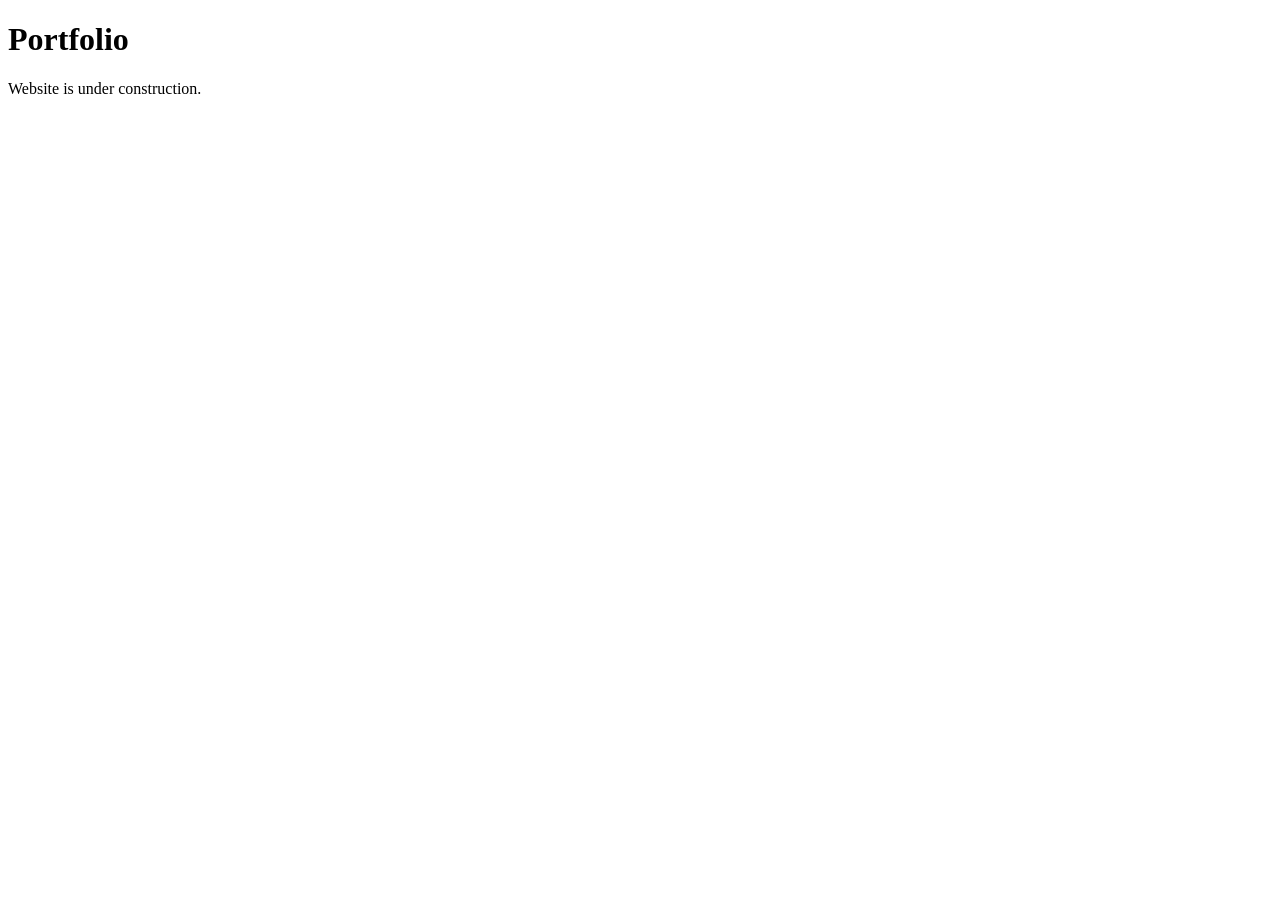
==== index.html @ 725e3c45 "Create index.html" ====
<!DOCTYPE html>
<html lang="en">
<head>
    <meta charset="UTF-8">
    <meta name="viewport" content="width=device-width, initial-scale=1.0">
    <title>Game Developer Portfolio</title>
</head>
<body>
    <h1>Portfolio</h1>
    <p>Website is under construction.</p>
</body>
</html>
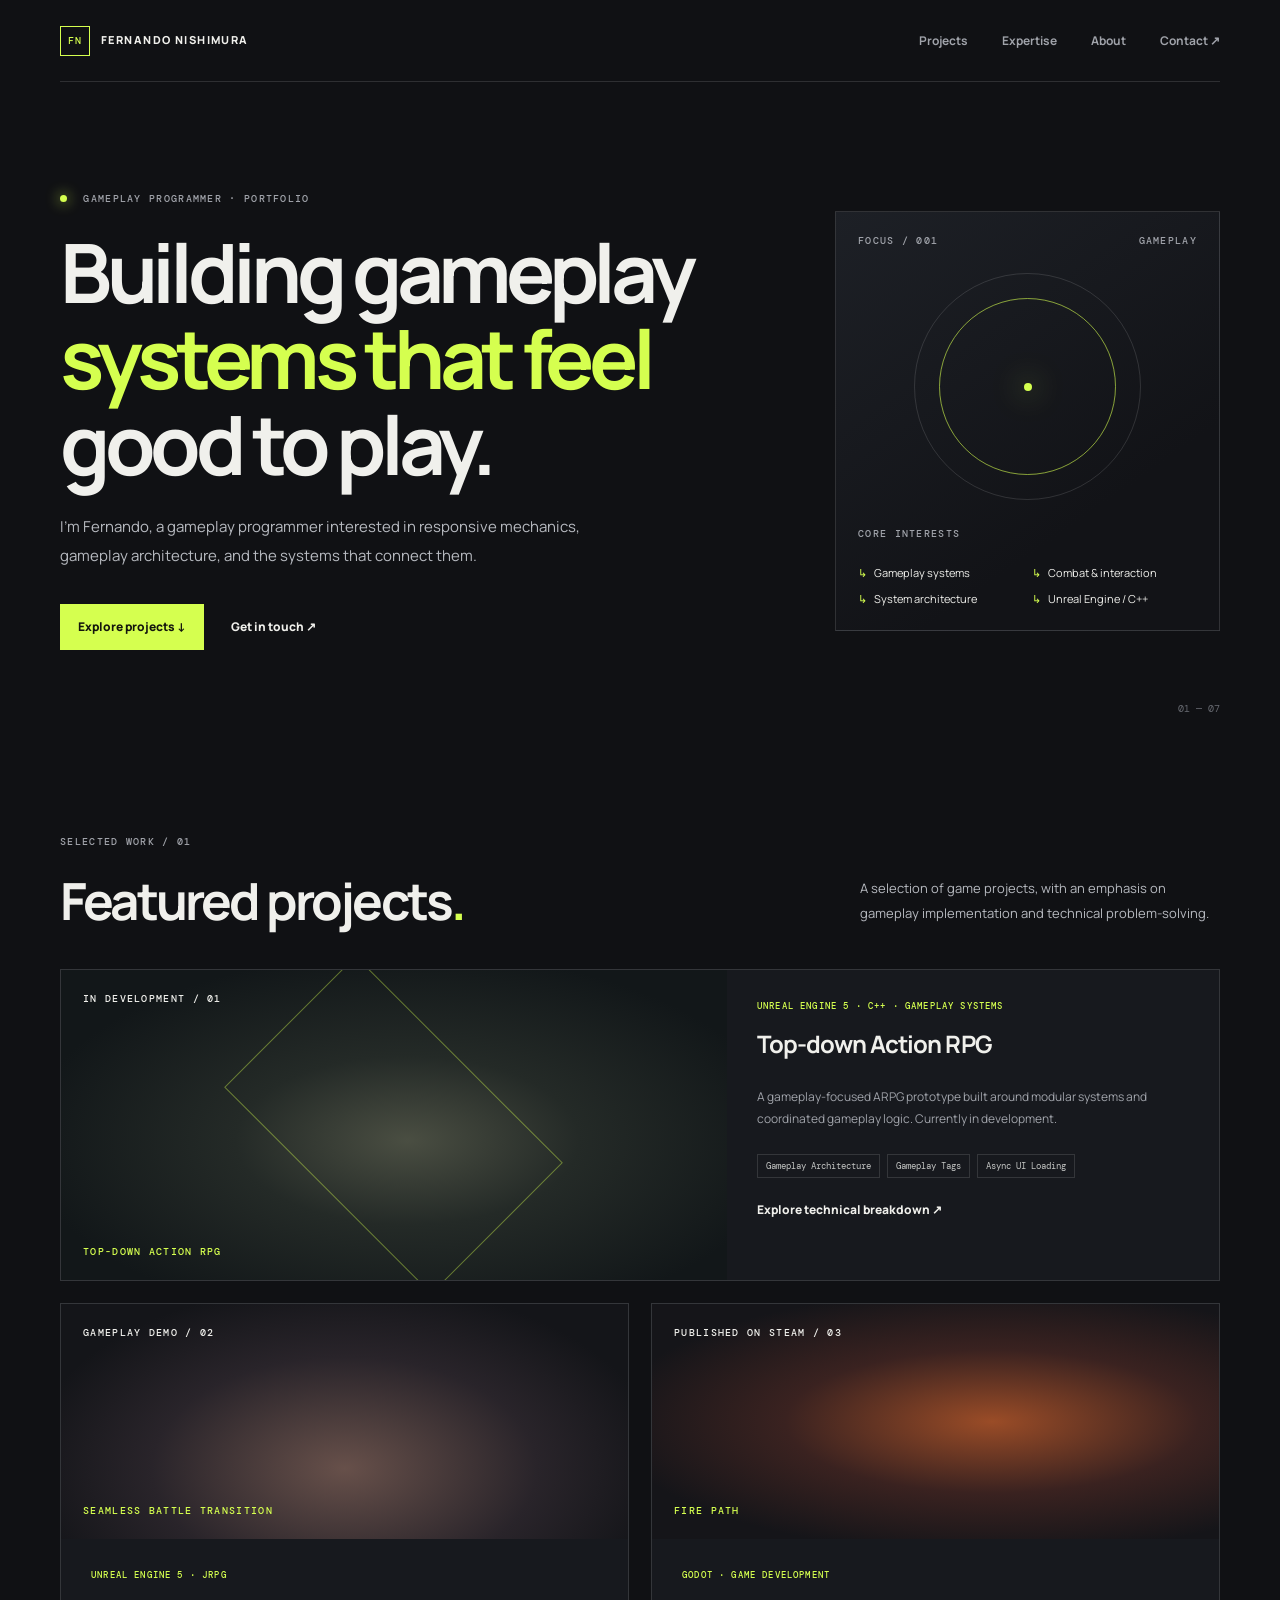
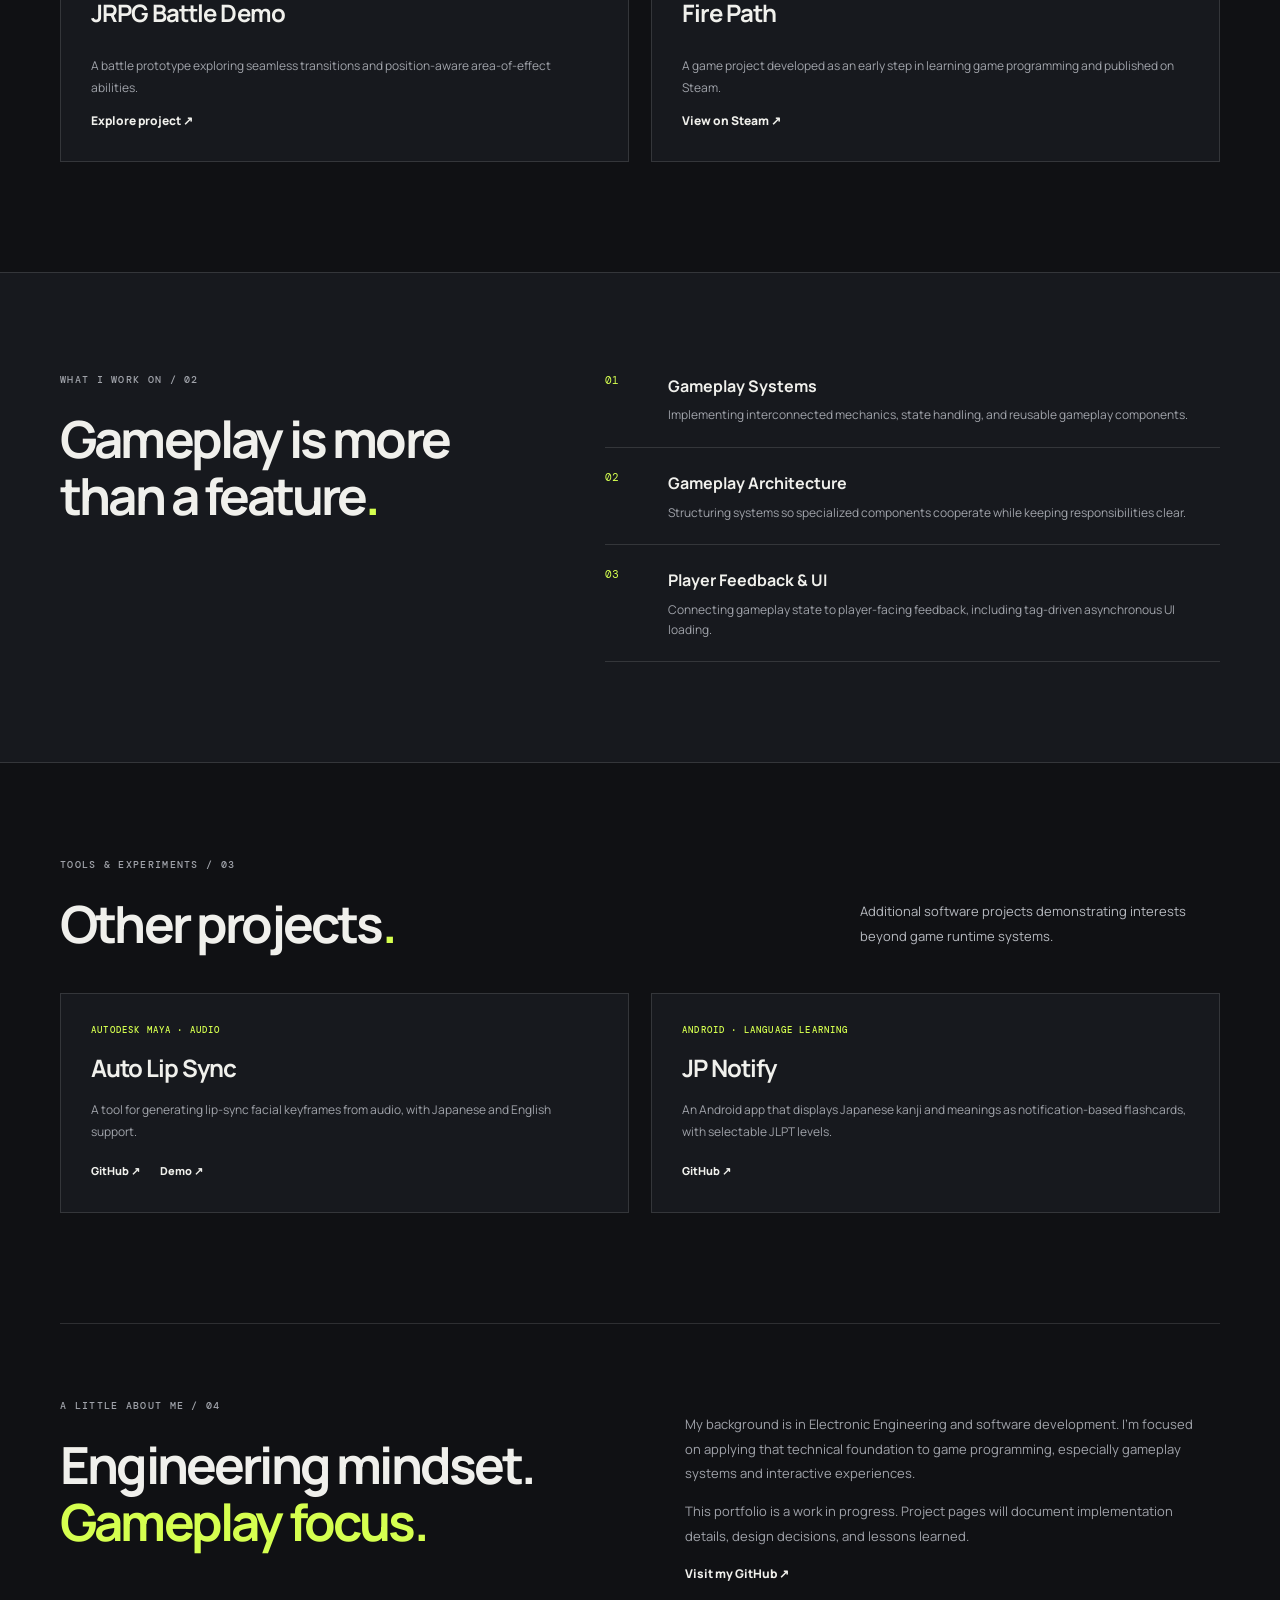
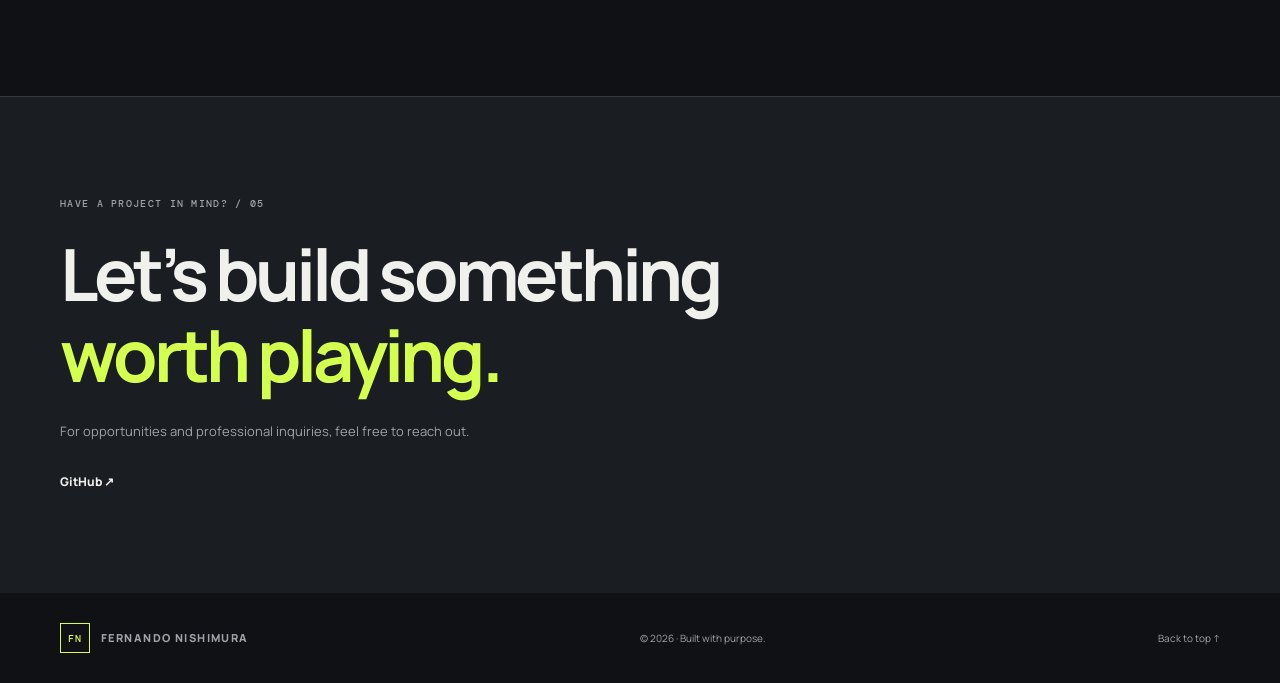
==== commit 21a43eb3: "Initial update" ====
--- a/index.html
+++ b/index.html
@@ -1,14 +1,62 @@
-
-<!DOCTYPE html>
+<!doctype html>
 <html lang="en">
 <head>
-    <meta charset="UTF-8">
-    <meta name="viewport" content="width=device-width, initial-scale=1.0">
-    <title>Game Developer Portfolio</title>
+<meta charset="utf-8">
+<meta name="viewport" content="width=device-width, initial-scale=1">
+<meta name="description" content="Fernando Nishimura — Gameplay Programmer focused on gameplay systems and Unreal Engine.">
+<meta name="theme-color" content="#101114">
+<title>Fernando Nishimura | Gameplay Programmer</title>
+<link rel="preconnect" href="https://fonts.googleapis.com">
+<link href="https://fonts.googleapis.com/css2?family=DM+Mono:wght@400;500&family=Manrope:wght@400;500;600;700;800&display=swap" rel="stylesheet">
+<link rel="stylesheet" href="css/style.css">
+<script src="js/main.js" defer></script>
 </head>
 <body>
-    <h1>Portfolio</h1>
-    <p>Website is under construction.</p>
-</body>
-</html>
-
+<header class="header">
+  <a class="brand" href="#top"><b>FN</b> FERNANDO NISHIMURA</a>
+  <button class="menu-toggle" aria-expanded="false" aria-controls="nav">MENU</button>
+  <nav id="nav"><a href="#projects">Projects</a><a href="#expertise">Expertise</a><a href="#about">About</a><a href="#contact">Contact ↗</a></nav>
+</header>
+<main id="top">
+<section class="hero wrap">
+  <div>
+    <p class="eyebrow"><i></i> GAMEPLAY PROGRAMMER · PORTFOLIO</p>
+    <h1>Building gameplay<br><em>systems that feel</em><br>good to play.</h1>
+    <p class="lede">I’m Fernando, a gameplay programmer interested in responsive mechanics, gameplay architecture, and the systems that connect them.</p>
+    <div class="actions"><a class="button" href="#projects">Explore projects ↓</a><a class="plain-link" href="#contact">Get in touch ↗</a></div>
+  </div>
+  <aside class="focus-panel">
+    <div class="panel-meta"><span>FOCUS / 001</span><span>GAMEPLAY</span></div>
+    <div class="orbit"><i></i></div>
+    <div><p class="eyebrow">CORE INTERESTS</p><ul><li>Gameplay systems</li><li>Combat & interaction</li><li>System architecture</li><li>Unreal Engine / C++</li></ul></div>
+  </aside>
+  <span class="index">01 — 07</span>
+</section>
+<section class="wrap section" id="projects">
+  <div class="section-head"><div><p class="eyebrow">SELECTED WORK / 01</p><h2>Featured projects<em>.</em></h2></div><p class="lede small">A selection of game projects, with an emphasis on gameplay implementation and technical problem-solving.</p></div>
+  <article class="featured project">
+    <div class="art arpg"><span>IN DEVELOPMENT / 01</span><b>TOP-DOWN ACTION RPG</b></div>
+    <div class="project-copy"><p class="tag">UNREAL ENGINE 5 · C++ · GAMEPLAY SYSTEMS</p><h3>Top-down Action RPG</h3><p>A gameplay-focused ARPG prototype built around modular systems and coordinated gameplay logic. Currently in development.</p><div class="chips"><span>Gameplay Architecture</span><span>Gameplay Tags</span><span>Async UI Loading</span></div><a class="plain-link" href="projects/arpg.html">Explore technical breakdown ↗</a></div>
+  </article>
+  <div class="project-grid">
+    <article class="project"><div class="art jrpg"><span>GAMEPLAY DEMO / 02</span><b>SEAMLESS BATTLE TRANSITION</b></div><div class="project-copy"><p class="tag">UNREAL ENGINE 5 · JRPG</p><h3>JRPG Battle Demo</h3><p>A battle prototype exploring seamless transitions and position-aware area-of-effect abilities.</p><a class="plain-link" href="projects/jrpg.html">Explore project ↗</a></div></article>
+    <article class="project"><div class="art fire"><span>PUBLISHED ON STEAM / 03</span><b>FIRE PATH</b></div><div class="project-copy"><p class="tag">GODOT · GAME DEVELOPMENT</p><h3>Fire Path</h3><p>A game project developed as an early step in learning game programming and published on Steam.</p><a class="plain-link" href="https://store.steampowered.com/app/2848160/Fire_Path/" target="_blank" rel="noreferrer">View on Steam ↗</a></div></article>
+  </div>
+</section>
+<section class="expertise" id="expertise"><div class="wrap expertise-grid"><div><p class="eyebrow">WHAT I WORK ON / 02</p><h2>Gameplay is more<br>than a feature<em>.</em></h2></div><div class="expertise-list">
+  <article><b>01</b><div><h3>Gameplay Systems</h3><p>Implementing interconnected mechanics, state handling, and reusable gameplay components.</p></div></article>
+  <article><b>02</b><div><h3>Gameplay Architecture</h3><p>Structuring systems so specialized components cooperate while keeping responsibilities clear.</p></div></article>
+  <article><b>03</b><div><h3>Player Feedback & UI</h3><p>Connecting gameplay state to player-facing feedback, including tag-driven asynchronous UI loading.</p></div></article>
+</div></div></section>
+<section class="wrap section">
+  <div class="section-head"><div><p class="eyebrow">TOOLS & EXPERIMENTS / 03</p><h2>Other projects<em>.</em></h2></div><p class="lede small">Additional software projects demonstrating interests beyond game runtime systems.</p></div>
+  <div class="other-grid">
+    <article class="other-card"><p class="tag">AUTODESK MAYA · AUDIO</p><h3>Auto Lip Sync</h3><p>A tool for generating lip-sync facial keyframes from audio, with Japanese and English support.</p><a href="https://github.com/feritiro/Japanese_Auto_Lip_Sync_Maya" target="_blank" rel="noreferrer">GitHub ↗</a><a href="https://youtu.be/XVH0S4Lm_3M" target="_blank" rel="noreferrer">Demo ↗</a></article>
+    <article class="other-card"><p class="tag">ANDROID · LANGUAGE LEARNING</p><h3>JP Notify</h3><p>An Android app that displays Japanese kanji and meanings as notification-based flashcards, with selectable JLPT levels.</p><a href="https://github.com/feritiro/JapaneseDictionary-Notification-AndroidStudio" target="_blank" rel="noreferrer">GitHub ↗</a></article>
+  </div>
+</section>
+<section class="wrap about" id="about"><div><p class="eyebrow">A LITTLE ABOUT ME / 04</p><h2>Engineering mindset.<br><em>Gameplay focus.</em></h2></div><div><p>My background is in Electronic Engineering and software development. I’m focused on applying that technical foundation to game programming, especially gameplay systems and interactive experiences.</p><p>This portfolio is a work in progress. Project pages will document implementation details, design decisions, and lessons learned.</p><a class="plain-link" href="https://github.com/feritiro" target="_blank" rel="noreferrer">Visit my GitHub ↗</a></div></section>
+<section class="contact" id="contact"><div class="wrap"><p class="eyebrow">HAVE A PROJECT IN MIND? / 05</p><h2>Let’s build something<br><em>worth playing.</em></h2><p>For opportunities and professional inquiries, feel free to reach out.</p><a href="https://github.com/feritiro" target="_blank" rel="noreferrer">GitHub ↗</a></div></section>
+</main>
+<footer class="wrap footer"><a class="brand" href="#top"><b>FN</b> FERNANDO NISHIMURA</a><span>© <span id="year"></span> · Built with purpose.</span><a href="#top">Back to top ↑</a></footer>
+</body></html>
--- a/css/style.css
+++ b/css/style.css
@@ -0,0 +1 @@
+*{box-sizing:border-box}html{scroll-behavior:smooth}body{margin:0;background:#101114;color:#f0f0ec;font-family:Manrope,sans-serif;line-height:1.65}a{color:inherit;text-decoration:none}.wrap,.header{width:min(1160px,calc(100% - 48px));margin:auto}.header{height:82px;display:flex;align-items:center;justify-content:space-between;border-bottom:1px solid #ffffff20}.brand{display:flex;align-items:center;gap:11px;font-size:11px;font-weight:800;letter-spacing:.13em}.brand b{display:grid;place-items:center;width:30px;height:30px;border:1px solid #d5ff4f;color:#d5ff4f;font:500 10px 'DM Mono',monospace}.header nav{display:flex;gap:34px;color:#a0a3aa;font-size:12px;font-weight:700}.header nav a:hover,.plain-link:hover,.other-card a:hover{color:#d5ff4f}.menu-toggle{display:none}.hero{min-height:650px;padding:110px 0 90px;display:grid;grid-template-columns:1.3fr .7fr;gap:60px;align-items:center;position:relative}.eyebrow,.tag,.panel-meta,.art span,.art b{font:500 10px 'DM Mono',monospace;letter-spacing:.13em}.eyebrow{color:#a0a3aa;margin:0 0 24px}.eyebrow i{display:inline-block;width:7px;height:7px;border-radius:50%;background:#d5ff4f;margin-right:9px;box-shadow:0 0 14px #d5ff4f}.hero h1{font-size:clamp(48px,6.4vw,82px);line-height:1.05;letter-spacing:-.065em;margin:0 0 26px}.hero em,h2 em{font-style:normal;color:#d5ff4f}.lede{max-width:530px;color:#b7bac0;font-size:15px;line-height:1.9}.actions{display:flex;align-items:center;gap:27px;margin-top:34px}.button{background:#d5ff4f;color:#14160d;padding:13px 18px;font-size:12px;font-weight:800}.plain-link{font-size:12px;font-weight:800}.focus-panel{min-height:420px;padding:22px;border:1px solid #ffffff20;background:linear-gradient(145deg,#1d2026,#121317 70%);display:flex;flex-direction:column;justify-content:space-between}.panel-meta{display:flex;justify-content:space-between;color:#a0a3aa}.orbit{height:210px;display:grid;place-items:center;position:relative}.orbit:before,.orbit:after,.orbit i{content:'';position:absolute;border:1px solid #ffffff20;border-radius:50%;width:225px;height:225px}.orbit:after{width:175px;height:175px;border-color:#d5ff4f99}.orbit i{width:8px;height:8px;background:#d5ff4f;border:0;box-shadow:0 0 30px #d5ff4f}.focus-panel ul{padding:0;margin:8px 0 0;list-style:none;display:grid;grid-template-columns:1fr 1fr;gap:8px;font-size:11px}.focus-panel li:before{content:'↳';color:#d5ff4f;margin-right:7px}.index{position:absolute;right:0;bottom:25px;color:#676a71;font:10px 'DM Mono',monospace}.section{padding:95px 0 110px}.section-head{display:flex;justify-content:space-between;align-items:end;gap:50px;margin-bottom:40px}h2{font-size:clamp(36px,4vw,54px);line-height:1.12;letter-spacing:-.055em;margin:0}.small{max-width:360px;font-size:13px;margin-bottom:4px}.featured{display:grid;grid-template-columns:1.15fr .85fr;margin-bottom:22px}.project{border:1px solid #ffffff20;background:#17191e}.art{min-height:235px;position:relative;display:flex;flex-direction:column;justify-content:space-between;padding:22px;overflow:hidden}.art span,.art b{position:relative;z-index:1}.art b{color:#d5ff4f}.arpg{min-height:310px;background:radial-gradient(ellipse at 52% 55%,#4a4e42,#242a27 35%,#121719 78%)}.arpg:after{content:'';position:absolute;inset:20% 28%;border:1px solid #d5ff4f66;transform:rotate(45deg)}.jrpg{background:radial-gradient(ellipse at 50% 70%,#67504a,#29242a 48%,#141519 80%)}.fire{background:radial-gradient(ellipse at 60% 50%,#9a4c27,#3a2220 43%,#151519 80%)}.project-copy{padding:30px;display:flex;flex-direction:column;align-items:flex-start}.tag{color:#d5ff4f;font-size:9px;margin:0 0 12px}.project h3,.other-card h3{font-size:24px;letter-spacing:-.04em;margin:0 0 10px}.project-copy>p:not(.tag),.other-card p:not(.tag){color:#a0a3aa;font-size:12px;line-height:1.85}.chips{display:flex;flex-wrap:wrap;gap:7px;margin:12px 0 22px}.chips span{border:1px solid #ffffff20;padding:5px 8px;color:#c4c6c4;font:9px 'DM Mono',monospace}.project-grid,.other-grid{display:grid;grid-template-columns:1fr 1fr;gap:22px}.expertise{background:#17191e;border-block:1px solid #ffffff20;padding:100px 0}.expertise-grid{display:grid;grid-template-columns:.85fr 1.15fr;gap:90px}.expertise-list article{display:grid;grid-template-columns:48px 1fr;gap:15px;padding:22px 0;border-bottom:1px solid #ffffff20}.expertise-list article:first-child{padding-top:0}.expertise-list article>b{color:#d5ff4f;font:11px 'DM Mono',monospace}.expertise-list h3{font-size:16px;margin:0 0 6px}.expertise-list p{color:#a0a3aa;font-size:12px;margin:0}.other-card{padding:30px;border:1px solid #ffffff20;background:#17191e;min-height:220px}.other-card a{font-size:11px;font-weight:800;margin-right:20px}.about{padding:75px 0 110px;display:grid;grid-template-columns:1fr 1fr;gap:90px;border-top:1px solid #ffffff20}.about>div:last-child{max-width:510px;color:#a0a3aa;font-size:13px;line-height:1.9}.about .plain-link{color:#f0f0ec}.contact{background:#1a1d22;border-top:1px solid #ffffff20;padding:100px 0}.contact h2{font-size:clamp(42px,6vw,72px)}.contact .wrap>p:not(.eyebrow){color:#a0a3aa;font-size:13px;margin:25px 0}.contact a{font-size:12px;font-weight:800}.footer{min-height:90px;display:flex;align-items:center;justify-content:space-between;gap:20px;color:#a0a3aa;font-size:10px}@media(max-width:760px){.wrap,.header{width:calc(100% - 36px)}.header{height:70px}.menu-toggle{display:block;background:transparent;color:#f0f0ec;border:1px solid #ffffff20;padding:8px 12px;font:11px 'DM Mono',monospace}.header nav{display:none;position:absolute;z-index:5;top:70px;left:0;right:0;padding:20px 24px;background:#17191e;border-bottom:1px solid #ffffff20;flex-direction:column;gap:18px}.header nav.open{display:flex}.hero{padding:75px 0;grid-template-columns:1fr;gap:40px}.focus-panel{min-height:350px}.section{padding:75px 0}.section-head{display:block}.section-head .small{margin-top:18px}.featured,.project-grid,.expertise-grid,.other-grid,.about{grid-template-columns:1fr}.expertise-grid,.about{gap:45px}.expertise{padding:75px 0}.footer{padding:20px 0;flex-wrap:wrap}}@media(prefers-reduced-motion:reduce){html{scroll-behavior:auto}}
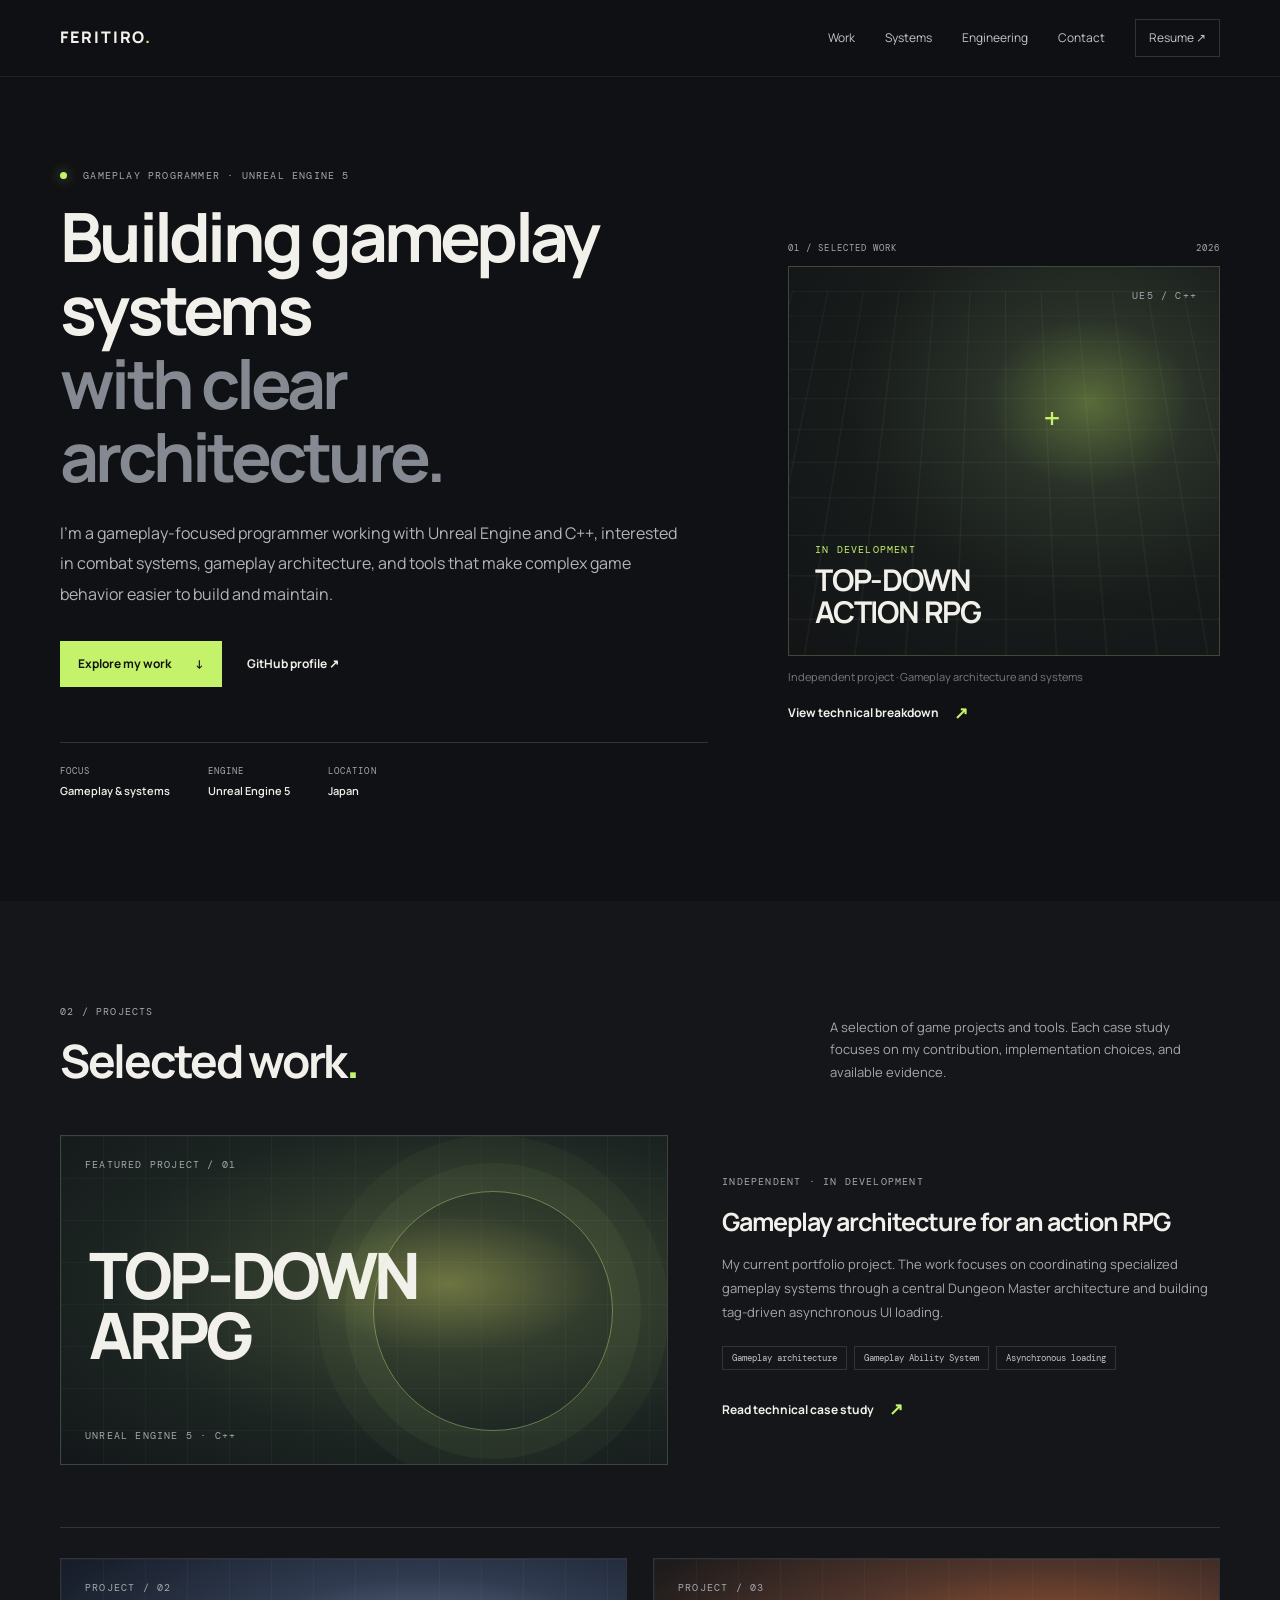
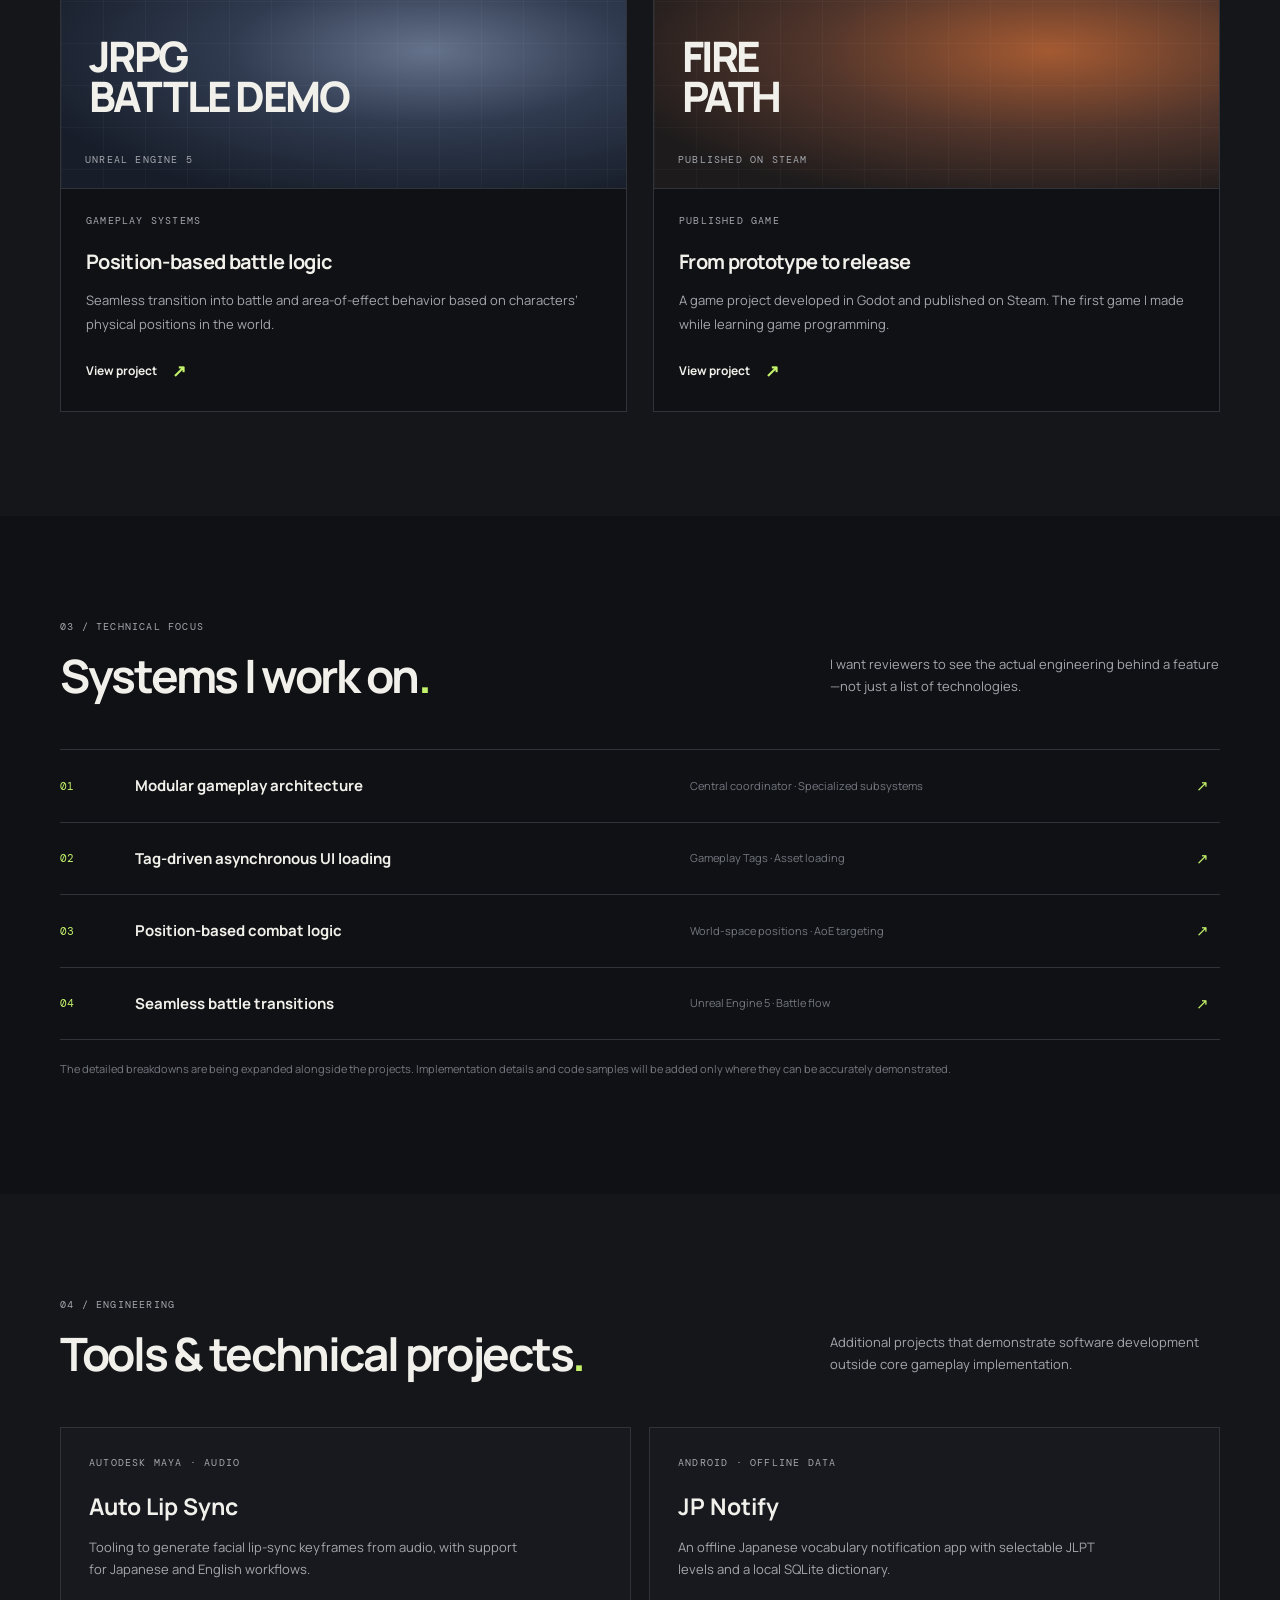
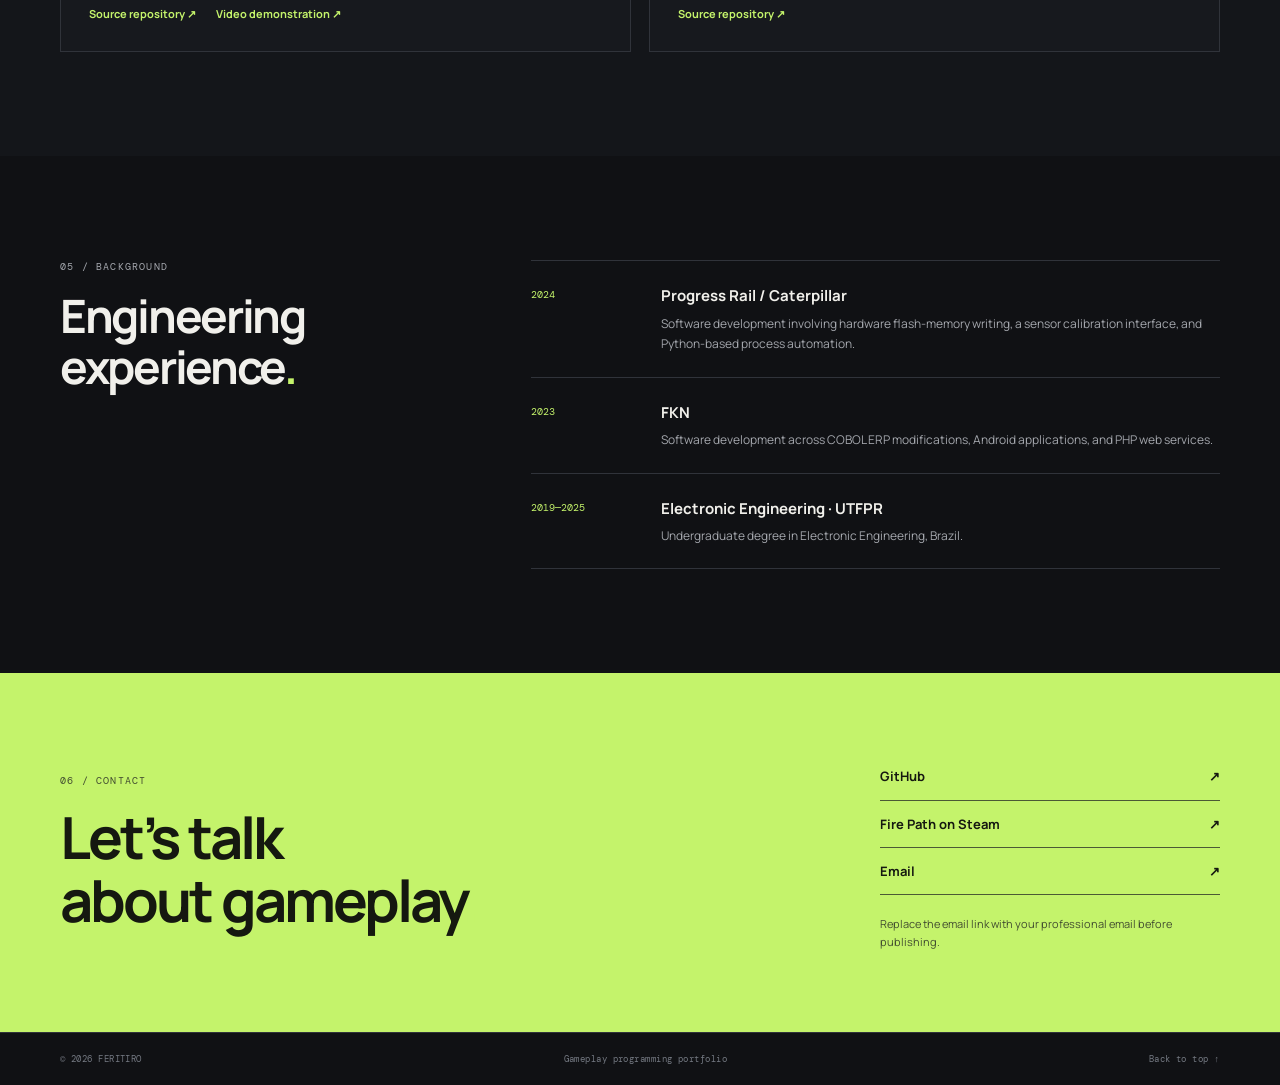
==== commit c9fce022: "Template" ====
--- a/index.html
+++ b/index.html
@@ -1,62 +1,165 @@
 <!doctype html>
 <html lang="en">
 <head>
-<meta charset="utf-8">
-<meta name="viewport" content="width=device-width, initial-scale=1">
-<meta name="description" content="Fernando Nishimura — Gameplay Programmer focused on gameplay systems and Unreal Engine.">
-<meta name="theme-color" content="#101114">
-<title>Fernando Nishimura | Gameplay Programmer</title>
-<link rel="preconnect" href="https://fonts.googleapis.com">
-<link href="https://fonts.googleapis.com/css2?family=DM+Mono:wght@400;500&family=Manrope:wght@400;500;600;700;800&display=swap" rel="stylesheet">
-<link rel="stylesheet" href="css/style.css">
-<script src="js/main.js" defer></script>
+  <meta charset="utf-8">
+  <meta name="viewport" content="width=device-width, initial-scale=1">
+  <meta name="description" content="Gameplay programming portfolio of Feritiro — Unreal Engine, C++, gameplay architecture and systems.">
+  <meta name="theme-color" content="#101114">
+  <title>Feritiro — Gameplay Programmer</title>
+  <link rel="preconnect" href="https://fonts.googleapis.com">
+  <link rel="preconnect" href="https://fonts.gstatic.com" crossorigin>
+  <link href="https://fonts.googleapis.com/css2?family=DM+Mono:wght@400;500&family=Manrope:wght@400;500;600;700;800&display=swap" rel="stylesheet">
+  <link rel="stylesheet" href="css/main.css">
+  <script src="js/main.js" defer></script>
 </head>
 <body>
-<header class="header">
-  <a class="brand" href="#top"><b>FN</b> FERNANDO NISHIMURA</a>
-  <button class="menu-toggle" aria-expanded="false" aria-controls="nav">MENU</button>
-  <nav id="nav"><a href="#projects">Projects</a><a href="#expertise">Expertise</a><a href="#about">About</a><a href="#contact">Contact ↗</a></nav>
-</header>
-<main id="top">
-<section class="hero wrap">
-  <div>
-    <p class="eyebrow"><i></i> GAMEPLAY PROGRAMMER · PORTFOLIO</p>
-    <h1>Building gameplay<br><em>systems that feel</em><br>good to play.</h1>
-    <p class="lede">I’m Fernando, a gameplay programmer interested in responsive mechanics, gameplay architecture, and the systems that connect them.</p>
-    <div class="actions"><a class="button" href="#projects">Explore projects ↓</a><a class="plain-link" href="#contact">Get in touch ↗</a></div>
-  </div>
-  <aside class="focus-panel">
-    <div class="panel-meta"><span>FOCUS / 001</span><span>GAMEPLAY</span></div>
-    <div class="orbit"><i></i></div>
-    <div><p class="eyebrow">CORE INTERESTS</p><ul><li>Gameplay systems</li><li>Combat & interaction</li><li>System architecture</li><li>Unreal Engine / C++</li></ul></div>
-  </aside>
-  <span class="index">01 — 07</span>
-</section>
-<section class="wrap section" id="projects">
-  <div class="section-head"><div><p class="eyebrow">SELECTED WORK / 01</p><h2>Featured projects<em>.</em></h2></div><p class="lede small">A selection of game projects, with an emphasis on gameplay implementation and technical problem-solving.</p></div>
-  <article class="featured project">
-    <div class="art arpg"><span>IN DEVELOPMENT / 01</span><b>TOP-DOWN ACTION RPG</b></div>
-    <div class="project-copy"><p class="tag">UNREAL ENGINE 5 · C++ · GAMEPLAY SYSTEMS</p><h3>Top-down Action RPG</h3><p>A gameplay-focused ARPG prototype built around modular systems and coordinated gameplay logic. Currently in development.</p><div class="chips"><span>Gameplay Architecture</span><span>Gameplay Tags</span><span>Async UI Loading</span></div><a class="plain-link" href="projects/arpg.html">Explore technical breakdown ↗</a></div>
-  </article>
-  <div class="project-grid">
-    <article class="project"><div class="art jrpg"><span>GAMEPLAY DEMO / 02</span><b>SEAMLESS BATTLE TRANSITION</b></div><div class="project-copy"><p class="tag">UNREAL ENGINE 5 · JRPG</p><h3>JRPG Battle Demo</h3><p>A battle prototype exploring seamless transitions and position-aware area-of-effect abilities.</p><a class="plain-link" href="projects/jrpg.html">Explore project ↗</a></div></article>
-    <article class="project"><div class="art fire"><span>PUBLISHED ON STEAM / 03</span><b>FIRE PATH</b></div><div class="project-copy"><p class="tag">GODOT · GAME DEVELOPMENT</p><h3>Fire Path</h3><p>A game project developed as an early step in learning game programming and published on Steam.</p><a class="plain-link" href="https://store.steampowered.com/app/2848160/Fire_Path/" target="_blank" rel="noreferrer">View on Steam ↗</a></div></article>
-  </div>
-</section>
-<section class="expertise" id="expertise"><div class="wrap expertise-grid"><div><p class="eyebrow">WHAT I WORK ON / 02</p><h2>Gameplay is more<br>than a feature<em>.</em></h2></div><div class="expertise-list">
-  <article><b>01</b><div><h3>Gameplay Systems</h3><p>Implementing interconnected mechanics, state handling, and reusable gameplay components.</p></div></article>
-  <article><b>02</b><div><h3>Gameplay Architecture</h3><p>Structuring systems so specialized components cooperate while keeping responsibilities clear.</p></div></article>
-  <article><b>03</b><div><h3>Player Feedback & UI</h3><p>Connecting gameplay state to player-facing feedback, including tag-driven asynchronous UI loading.</p></div></article>
-</div></div></section>
-<section class="wrap section">
-  <div class="section-head"><div><p class="eyebrow">TOOLS & EXPERIMENTS / 03</p><h2>Other projects<em>.</em></h2></div><p class="lede small">Additional software projects demonstrating interests beyond game runtime systems.</p></div>
-  <div class="other-grid">
-    <article class="other-card"><p class="tag">AUTODESK MAYA · AUDIO</p><h3>Auto Lip Sync</h3><p>A tool for generating lip-sync facial keyframes from audio, with Japanese and English support.</p><a href="https://github.com/feritiro/Japanese_Auto_Lip_Sync_Maya" target="_blank" rel="noreferrer">GitHub ↗</a><a href="https://youtu.be/XVH0S4Lm_3M" target="_blank" rel="noreferrer">Demo ↗</a></article>
-    <article class="other-card"><p class="tag">ANDROID · LANGUAGE LEARNING</p><h3>JP Notify</h3><p>An Android app that displays Japanese kanji and meanings as notification-based flashcards, with selectable JLPT levels.</p><a href="https://github.com/feritiro/JapaneseDictionary-Notification-AndroidStudio" target="_blank" rel="noreferrer">GitHub ↗</a></article>
-  </div>
-</section>
-<section class="wrap about" id="about"><div><p class="eyebrow">A LITTLE ABOUT ME / 04</p><h2>Engineering mindset.<br><em>Gameplay focus.</em></h2></div><div><p>My background is in Electronic Engineering and software development. I’m focused on applying that technical foundation to game programming, especially gameplay systems and interactive experiences.</p><p>This portfolio is a work in progress. Project pages will document implementation details, design decisions, and lessons learned.</p><a class="plain-link" href="https://github.com/feritiro" target="_blank" rel="noreferrer">Visit my GitHub ↗</a></div></section>
-<section class="contact" id="contact"><div class="wrap"><p class="eyebrow">HAVE A PROJECT IN MIND? / 05</p><h2>Let’s build something<br><em>worth playing.</em></h2><p>For opportunities and professional inquiries, feel free to reach out.</p><a href="https://github.com/feritiro" target="_blank" rel="noreferrer">GitHub ↗</a></div></section>
-</main>
-<footer class="wrap footer"><a class="brand" href="#top"><b>FN</b> FERNANDO NISHIMURA</a><span>© <span id="year"></span> · Built with purpose.</span><a href="#top">Back to top ↑</a></footer>
-</body></html>
+  <a class="skip-link" href="#main">Skip to content</a>
+  <header class="site-header">
+    <div class="container header-inner">
+      <a class="wordmark" href="index.html" aria-label="Feritiro home">FERITIRO<span>.</span></a>
+      <button class="nav-toggle" aria-expanded="false" aria-controls="primary-nav" aria-label="Toggle navigation"><span></span><span></span></button>
+      <nav id="primary-nav" class="primary-nav" aria-label="Main navigation">
+        <a href="#work">Work</a>
+        <a href="#systems">Systems</a>
+        <a href="#engineering">Engineering</a>
+        <a href="#contact">Contact</a>
+        <a class="nav-resume" href="assets/Fernando_Nishimura_Resume.pdf" target="_blank" rel="noreferrer">Resume ↗</a>
+      </nav>
+    </div>
+  </header>
+
+  <main id="main">
+    <section class="hero section">
+      <div class="container hero-grid">
+        <div class="hero-copy">
+          <p class="eyebrow"><span class="status-dot"></span> GAMEPLAY PROGRAMMER · UNREAL ENGINE 5</p>
+          <h1>Building gameplay systems<br><span class="muted">with clear architecture.</span></h1>
+          <p class="hero-lede">I’m a gameplay-focused programmer working with Unreal Engine and C++, interested in combat systems, gameplay architecture, and tools that make complex game behavior easier to build and maintain.</p>
+          <div class="hero-actions">
+            <a class="button button-primary" href="#work">Explore my work <span>↓</span></a>
+            <a class="text-link" href="https://github.com/feritiro" target="_blank" rel="noreferrer">GitHub profile ↗</a>
+          </div>
+          <div class="hero-meta">
+            <div><span class="meta-label">FOCUS</span><strong>Gameplay & systems</strong></div>
+            <div><span class="meta-label">ENGINE</span><strong>Unreal Engine 5</strong></div>
+            <div><span class="meta-label">LOCATION</span><strong>Japan</strong></div>
+          </div>
+        </div>
+        <aside class="hero-aside">
+          <div class="aside-topline"><span>01 / SELECTED WORK</span><span>2026</span></div>
+          <div class="hero-art art-arpg">
+            <div class="art-grid"></div>
+            <div class="art-crosshair">+</div>
+            <div class="art-label"><span>IN DEVELOPMENT</span><strong>TOP-DOWN<br> ACTION RPG</strong></div>
+            <div class="art-index">UE5 / C++</div>
+          </div>
+          <p class="aside-caption">Independent project · Gameplay architecture and systems</p>
+          <a class="arrow-link" href="projects/arpg.html">View technical breakdown <span>↗</span></a>
+        </aside>
+      </div>
+    </section>
+
+    <section id="work" class="section work-section">
+      <div class="container">
+        <div class="section-heading">
+          <div><p class="eyebrow">02 / PROJECTS</p><h2>Selected work<span class="accent">.</span></h2></div>
+          <p class="section-intro">A selection of game projects and tools. Each case study focuses on my contribution, implementation choices, and available evidence.</p>
+        </div>
+
+        <article class="project-feature">
+          <a class="project-visual visual-arpg" href="projects/arpg.html" aria-label="Open Top-down ARPG case study">
+            <span class="visual-kicker">FEATURED PROJECT / 01</span>
+            <span class="visual-title">TOP-DOWN<br>ARPG</span>
+            <span class="visual-bottom">UNREAL ENGINE 5 <i>·</i> C++</span>
+            <span class="visual-orbit"></span>
+          </a>
+          <div class="project-info">
+            <p class="eyebrow">INDEPENDENT · IN DEVELOPMENT</p>
+            <h3>Gameplay architecture for an action RPG</h3>
+            <p>My current portfolio project. The work focuses on coordinating specialized gameplay systems through a central Dungeon Master architecture and building tag-driven asynchronous UI loading.</p>
+            <ul class="tag-list"><li>Gameplay architecture</li><li>Gameplay Ability System</li><li>Asynchronous loading</li></ul>
+            <a class="arrow-link" href="projects/arpg.html">Read technical case study <span>↗</span></a>
+          </div>
+        </article>
+
+        <div class="project-grid">
+          <article class="project-card">
+            <a class="card-visual visual-jrpg" href="projects/jrpg.html" aria-label="Open JRPG battle demo case study">
+              <span class="visual-kicker">PROJECT / 02</span><span class="visual-title">JRPG<br>BATTLE DEMO</span><span class="visual-bottom">UNREAL ENGINE 5</span>
+            </a>
+            <div class="card-body"><p class="eyebrow">GAMEPLAY SYSTEMS</p><h3>Position-based battle logic</h3><p>Seamless transition into battle and area-of-effect behavior based on characters’ physical positions in the world.</p><a class="arrow-link" href="projects/jrpg.html">View project <span>↗</span></a></div>
+          </article>
+          <article class="project-card">
+            <a class="card-visual visual-fire" href="projects/fire-path.html" aria-label="Open Fire Path project">
+              <span class="visual-kicker">PROJECT / 03</span><span class="visual-title">FIRE<br>PATH</span><span class="visual-bottom">PUBLISHED ON STEAM</span>
+            </a>
+            <div class="card-body"><p class="eyebrow">PUBLISHED GAME</p><h3>From prototype to release</h3><p>A game project developed in Godot and published on Steam. The first game I made while learning game programming.</p><a class="arrow-link" href="projects/fire-path.html">View project <span>↗</span></a></div>
+          </article>
+        </div>
+      </div>
+    </section>
+
+    <section id="systems" class="section systems-section">
+      <div class="container">
+        <div class="section-heading">
+          <div><p class="eyebrow">03 / TECHNICAL FOCUS</p><h2>Systems I work on<span class="accent">.</span></h2></div>
+          <p class="section-intro">I want reviewers to see the actual engineering behind a feature—not just a list of technologies.</p>
+        </div>
+        <div class="systems-list">
+          <a class="system-row" href="projects/arpg.html#dungeon-master"><span class="system-number">01</span><span class="system-name">Modular gameplay architecture</span><span class="system-detail">Central coordinator · Specialized subsystems</span><span class="system-arrow">↗</span></a>
+          <a class="system-row" href="projects/arpg.html#ui-loading"><span class="system-number">02</span><span class="system-name">Tag-driven asynchronous UI loading</span><span class="system-detail">Gameplay Tags · Asset loading</span><span class="system-arrow">↗</span></a>
+          <a class="system-row" href="projects/jrpg.html"><span class="system-number">03</span><span class="system-name">Position-based combat logic</span><span class="system-detail">World-space positions · AoE targeting</span><span class="system-arrow">↗</span></a>
+          <a class="system-row" href="projects/jrpg.html"><span class="system-number">04</span><span class="system-name">Seamless battle transitions</span><span class="system-detail">Unreal Engine 5 · Battle flow</span><span class="system-arrow">↗</span></a>
+        </div>
+        <p class="note">The detailed breakdowns are being expanded alongside the projects. Implementation details and code samples will be added only where they can be accurately demonstrated.</p>
+      </div>
+    </section>
+
+    <section id="engineering" class="section engineering-section">
+      <div class="container">
+        <div class="section-heading">
+          <div><p class="eyebrow">04 / ENGINEERING</p><h2>Tools & technical projects<span class="accent">.</span></h2></div>
+          <p class="section-intro">Additional projects that demonstrate software development outside core gameplay implementation.</p>
+        </div>
+        <div class="engineering-grid">
+          <article class="engineering-card">
+            <p class="eyebrow">AUTODESK MAYA · AUDIO</p><h3>Auto Lip Sync</h3>
+            <p>Tooling to generate facial lip-sync keyframes from audio, with support for Japanese and English workflows.</p>
+            <div class="link-stack"><a href="https://github.com/feritiro/Japanese_Auto_Lip_Sync_Maya" target="_blank" rel="noreferrer">Source repository ↗</a><a href="https://youtu.be/XVH0S4Lm_3M" target="_blank" rel="noreferrer">Video demonstration ↗</a></div>
+          </article>
+          <article class="engineering-card">
+            <p class="eyebrow">ANDROID · OFFLINE DATA</p><h3>JP Notify</h3>
+            <p>An offline Japanese vocabulary notification app with selectable JLPT levels and a local SQLite dictionary.</p>
+            <div class="link-stack"><a href="https://github.com/feritiro/JapaneseDictionary-Notification-AndroidStudio" target="_blank" rel="noreferrer">Source repository ↗</a></div>
+          </article>
+        </div>
+      </div>
+    </section>
+
+    <section class="section experience-section">
+      <div class="container experience-layout">
+        <div><p class="eyebrow">05 / BACKGROUND</p><h2>Engineering<br>experience<span class="accent">.</span></h2></div>
+        <div class="experience-content">
+          <div class="experience-item"><span class="experience-date">2024</span><div><h3>Progress Rail / Caterpillar</h3><p>Software development involving hardware flash-memory writing, a sensor calibration interface, and Python-based process automation.</p></div></div>
+          <div class="experience-item"><span class="experience-date">2023</span><div><h3>FKN</h3><p>Software development across COBOL ERP modifications, Android applications, and PHP web services.</p></div></div>
+          <div class="experience-item"><span class="experience-date">2019—2025</span><div><h3>Electronic Engineering · UTFPR</h3><p>Undergraduate degree in Electronic Engineering, Brazil.</p></div></div>
+        </div>
+      </div>
+    </section>
+
+    <section id="contact" class="section contact-section">
+      <div class="container contact-inner">
+        <div><p class="eyebrow">06 / CONTACT</p><h2>Let’s talk<br>about gameplay<span class="accent">.</span></h2></div>
+        <div class="contact-links">
+          <a href="https://github.com/feritiro" target="_blank" rel="noreferrer">GitHub <span>↗</span></a>
+          <a href="https://store.steampowered.com/app/2848160/Fire_Path" target="_blank" rel="noreferrer">Fire Path on Steam <span>↗</span></a>
+          <a href="mailto:">Email <span>↗</span></a>
+          <p class="note">Replace the email link with your professional email before publishing.</p>
+        </div>
+      </div>
+    </section>
+  </main>
+
+  <footer class="site-footer"><div class="container footer-inner"><span>© <span id="year"></span> FERITIRO</span><span>Gameplay programming portfolio</span><a href="#top">Back to top ↑</a></div></footer>
+</body>
+</html>
--- a/css/main.css
+++ b/css/main.css
@@ -0,0 +1,5 @@
+@import url("projects.css");
+:root{--bg:#101114;--panel:#17191e;--panel-2:#1d2026;--text:#f1f0eb;--muted:#a4a7ad;--dim:#747982;--line:#30333a;--accent:#c4f36b;--max:1160px;--mono:"DM Mono",monospace;--sans:"Manrope",Arial,sans-serif}
+*{box-sizing:border-box}html{scroll-behavior:smooth;scroll-padding-top:90px}body{margin:0;background:var(--bg);color:var(--text);font-family:var(--sans);font-size:15px;line-height:1.7;-webkit-font-smoothing:antialiased}a{color:inherit;text-decoration:none}a:hover{color:var(--accent)}.container{width:min(var(--max),calc(100% - 48px));margin-inline:auto}.skip-link{position:absolute;left:-9999px;top:10px;background:var(--accent);color:#101114;padding:10px;z-index:100}.skip-link:focus{left:10px}.site-header{position:sticky;top:0;z-index:20;background:rgba(16,17,20,.9);backdrop-filter:blur(16px);border-bottom:1px solid rgba(255,255,255,.07)}.header-inner{height:76px;display:flex;align-items:center;justify-content:space-between}.wordmark{font-weight:800;letter-spacing:.12em;font-size:16px}.wordmark span,.accent{color:var(--accent)}.primary-nav{display:flex;align-items:center;gap:30px;font-size:12px;color:#c4c6ca}.nav-resume{border:1px solid var(--line);padding:8px 13px}.nav-toggle{display:none;background:none;border:0}.section{padding:104px 0}.hero{padding:92px 0 100px}.hero-grid{display:grid;grid-template-columns:1.2fr .8fr;gap:80px;align-items:center}.eyebrow,.meta-label,.aside-topline,.art-index,.art-label span,.visual-kicker,.visual-bottom{font:10px var(--mono);letter-spacing:.12em;color:var(--muted)}.eyebrow{margin:0 0 18px}.status-dot{display:inline-block;width:7px;height:7px;border-radius:50%;background:var(--accent);margin-right:9px;box-shadow:0 0 12px #c4f36b80}h1,h2,h3,p{margin-top:0}h1{font-size:clamp(42px,5.5vw,68px);line-height:1.08;letter-spacing:-.055em;margin-bottom:24px;font-weight:700}.muted{color:#858991}.hero-lede{color:#b2b5bb;max-width:620px;font-size:16px;line-height:1.9}.hero-actions{display:flex;align-items:center;gap:25px;margin:32px 0 55px}.button{display:inline-flex;gap:24px;align-items:center;padding:13px 18px;font-size:12px;font-weight:700}.button-primary{background:var(--accent);color:#11140c}.button-primary:hover{background:#d6ff8b;color:#11140c}.text-link,.arrow-link{font-size:12px;font-weight:700}.hero-meta{display:flex;gap:38px;border-top:1px solid var(--line);padding-top:22px}.hero-meta div{display:grid;gap:5px}.meta-label{font-size:9px}.hero-meta strong{font-size:11px;font-weight:600}.hero-aside{min-width:0}.aside-topline{display:flex;justify-content:space-between;margin-bottom:12px;font-size:9px}.hero-art{height:390px;position:relative;overflow:hidden;background:radial-gradient(ellipse at 70% 35%,#596b3a 0%,#293128 24%,#171b1a 57%,#121416 100%);border:1px solid #41483a}.art-grid{position:absolute;inset:0;background-image:linear-gradient(#d8f4a40d 1px,transparent 1px),linear-gradient(90deg,#d8f4a40d 1px,transparent 1px);background-size:36px 36px;transform:perspective(400px) rotateX(18deg) scale(1.4);transform-origin:bottom}.art-crosshair{position:absolute;top:34%;left:59%;font:30px var(--mono);color:var(--accent)}.art-label{position:absolute;left:26px;bottom:28px;display:grid;gap:8px}.art-label span{color:var(--accent)}.art-label strong{font-size:30px;line-height:1.05;letter-spacing:-.04em}.art-index{position:absolute;right:22px;top:22px}.aside-caption{font-size:11px;color:var(--dim);margin:12px 0}.arrow-link{display:inline-flex;gap:15px;align-items:center}.arrow-link span{color:var(--accent);font-size:17px}.section-heading{display:flex;justify-content:space-between;align-items:end;gap:50px;margin-bottom:48px}h2{font-size:clamp(32px,4vw,46px);letter-spacing:-.05em;line-height:1.1;margin:0}.section-intro{max-width:390px;color:var(--muted);font-size:13px;margin:0 0 4px}.work-section{background:#14161a}.project-feature{display:grid;grid-template-columns:1.1fr .9fr;gap:54px;align-items:center;padding-bottom:62px;border-bottom:1px solid var(--line)}.project-visual,.card-visual{position:relative;display:block;overflow:hidden;min-height:330px;background:#202b27;border:1px solid #3a463b}.visual-arpg{background:radial-gradient(ellipse at 64% 45%,#6e7542 0%,#333d2d 27%,#1c2522 62%,#131619 100%)}.visual-arpg:before,.visual-jrpg:before,.visual-fire:before{content:"";position:absolute;inset:0;background-image:linear-gradient(#fff1 1px,transparent 1px),linear-gradient(90deg,#fff1 1px,transparent 1px);background-size:42px 42px;opacity:.45}.visual-kicker{position:absolute;top:22px;left:24px}.visual-title{position:absolute;left:28px;top:50%;transform:translateY(-45%);font-size:clamp(36px,5vw,64px);line-height:.95;letter-spacing:-.06em;font-weight:800}.visual-bottom{position:absolute;bottom:22px;left:24px}.visual-orbit{position:absolute;width:240px;height:240px;border:1px solid #d5f58c66;border-radius:50%;right:9%;top:17%;box-shadow:0 0 0 28px #d5f58c0b,0 0 0 56px #d5f58c08}.project-info h3{font-size:25px;line-height:1.25;letter-spacing:-.04em;margin-bottom:15px}.project-info>p:not(.eyebrow),.card-body>p:not(.eyebrow){font-size:13px;color:var(--muted);line-height:1.85}.tag-list{display:flex;flex-wrap:wrap;gap:7px;padding:0;margin:22px 0 25px;list-style:none}.tag-list li{border:1px solid var(--line);padding:5px 9px;font:9px var(--mono);color:#c0c3c8}.project-grid{display:grid;grid-template-columns:1fr 1fr;gap:26px;padding-top:30px}.project-card{background:var(--bg);border:1px solid var(--line)}.card-visual{min-height:230px;border:0;border-bottom:1px solid var(--line)}.visual-jrpg{background:radial-gradient(ellipse at 65% 40%,#65728b,#303b50 38%,#171d29 82%)}.visual-fire{background:radial-gradient(ellipse at 70% 40%,#a45a32,#51352b 42%,#1d1b1c 82%)}.card-visual .visual-title{font-size:42px}.card-body{padding:25px}.card-body h3{font-size:20px;letter-spacing:-.035em;margin-bottom:9px}.card-body .arrow-link{margin-top:8px}.systems-section{background:var(--bg)}.systems-list{border-top:1px solid var(--line)}.system-row{display:grid;grid-template-columns:55px 1.1fr 1fr 24px;gap:20px;align-items:center;padding:23px 0;border-bottom:1px solid var(--line)}.system-number{font:11px var(--mono);color:var(--accent)}.system-name{font-size:15px;font-weight:700}.system-detail{font-size:11px;color:var(--dim)}.system-arrow{color:var(--accent)}.note{font-size:11px;color:var(--dim);margin-top:20px}.engineering-section{background:#14161a}.engineering-grid{display:grid;grid-template-columns:1fr 1fr;gap:18px}.engineering-card{padding:28px;background:var(--panel);border:1px solid var(--line)}.engineering-card h3{font-size:23px;margin-bottom:9px}.engineering-card>p:not(.eyebrow){font-size:13px;color:var(--muted);max-width:440px}.link-stack{display:flex;flex-wrap:wrap;gap:20px;margin-top:25px}.link-stack a{font-size:11px;font-weight:700;color:var(--accent)}.experience-layout{display:grid;grid-template-columns:.7fr 1.3fr;gap:100px}.experience-content{border-top:1px solid var(--line)}.experience-item{display:grid;grid-template-columns:110px 1fr;gap:20px;padding:22px 0;border-bottom:1px solid var(--line)}.experience-date{font:10px var(--mono);color:var(--accent);padding-top:5px}.experience-item h3{font-size:15px;margin-bottom:5px}.experience-item p{font-size:12px;color:var(--muted);margin:0}.contact-section{background:var(--accent);color:#151810;padding:80px 0}.contact-section .eyebrow,.contact-section .note{color:#424d30}.contact-section h2{font-size:clamp(38px,5vw,58px)}.contact-inner{display:flex;justify-content:space-between;align-items:center;gap:50px}.contact-links{width:min(340px,100%);display:grid}.contact-links>a{display:flex;justify-content:space-between;padding:12px 0;border-bottom:1px solid #4b5935;font-size:13px;font-weight:700}.contact-links>a:hover{color:#46552d}.contact-links .note{margin-bottom:0}.site-footer{border-top:1px solid var(--line);padding:20px 0;color:var(--dim);font:9px var(--mono);letter-spacing:.05em}.footer-inner{display:flex;justify-content:space-between;gap:20px}
+@media(max-width:800px){.hero-grid{grid-template-columns:1fr;gap:48px}.hero-aside{max-width:620px}.section{padding:76px 0}.project-feature{grid-template-columns:1fr;gap:28px}.section-heading{display:block}.section-intro{margin-top:18px}.experience-layout{grid-template-columns:1fr;gap:35px}.contact-inner{align-items:flex-start;flex-direction:column}.contact-links{width:100%}}
+@media(max-width:600px){.container{width:min(100% - 34px,var(--max))}.header-inner{height:65px}.nav-toggle{display:grid;gap:5px;padding:8px}.nav-toggle span{width:22px;height:1px;background:var(--text)}.primary-nav{display:none;position:absolute;top:65px;left:0;right:0;padding:20px 24px 25px;background:#15171b;border-bottom:1px solid var(--line);flex-direction:column;align-items:flex-start;gap:18px}.primary-nav.is-open{display:flex}.hero{padding:65px 0 75px}.hero-actions{margin:25px 0 38px}.hero-meta{gap:20px;flex-wrap:wrap}.hero-art{height:300px}.art-label strong{font-size:25px}.project-grid,.engineering-grid{grid-template-columns:1fr}.project-visual{min-height:260px}.card-visual{min-height:220px}.system-row{grid-template-columns:30px 1fr 20px;gap:12px}.system-detail{grid-column:2;grid-row:2}.system-arrow{grid-column:3;grid-row:1}.experience-item{grid-template-columns:82px 1fr;gap:12px}.footer-inner{flex-wrap:wrap}}
